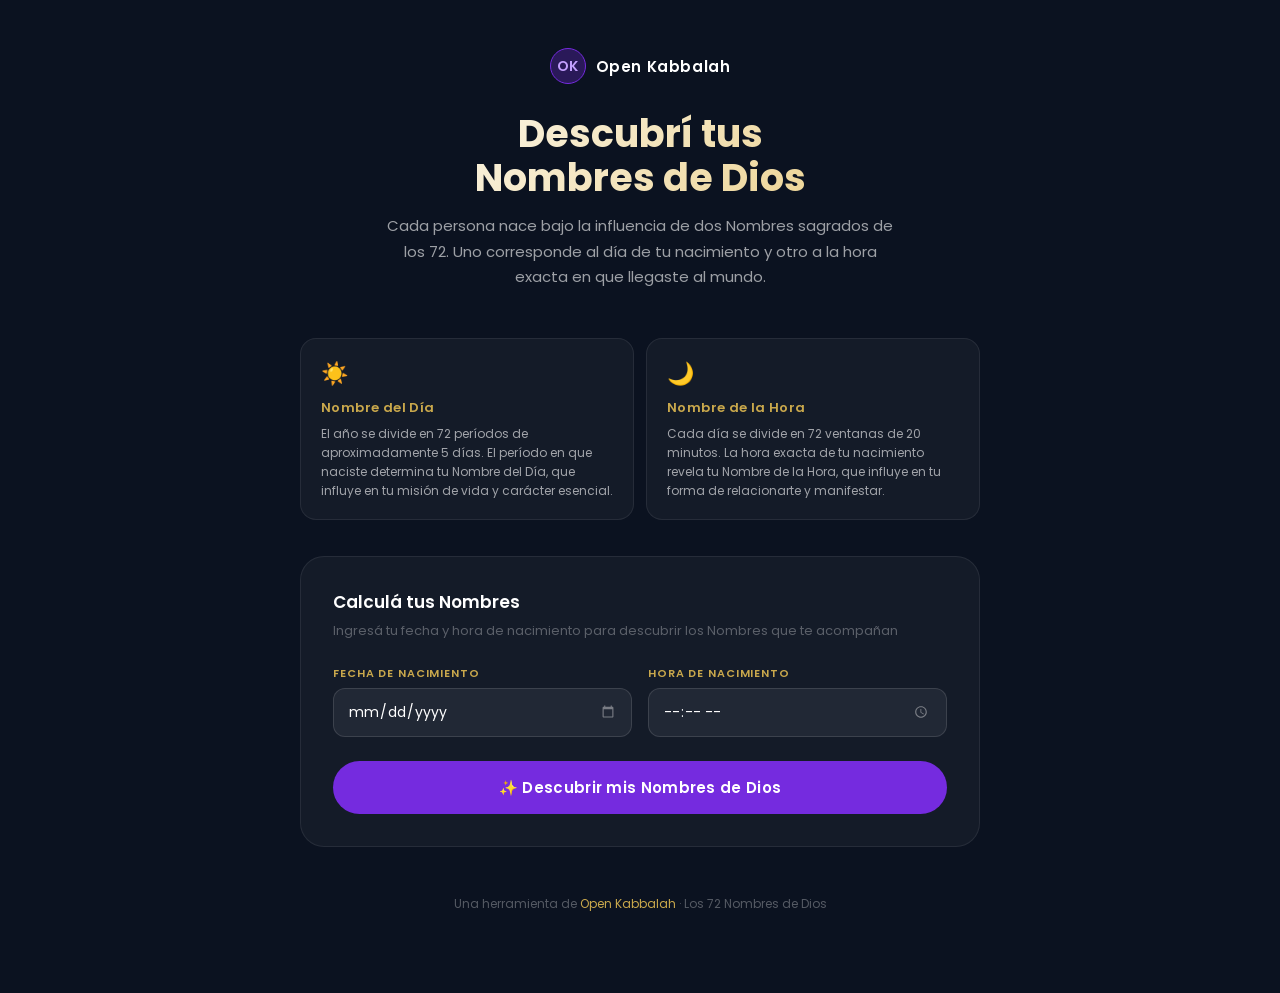
==== nombre-de-dios-nacimiento.html @ 385d2506 "Nombre de Dios según fecha y hora de nacimiento" ====
<!DOCTYPE html>
<html lang="es">
<head>
<meta charset="UTF-8">
<meta name="viewport" content="width=device-width, initial-scale=1.0">
<title>Tus Nombres de Dios · Open Kabbalah</title>
<link href="https://fonts.googleapis.com/css2?family=Poppins:wght@300;400;500;600;700&display=swap" rel="stylesheet">
<style>
  *, *::before, *::after { box-sizing: border-box; margin: 0; padding: 0; }

  :root {
    --bg: #0B1220;
    --violet: #752bdf;
    --violet-light: #c4a0ff;
    --gold: #C9A84C;
    --gold-light: #e8c97a;
    --green: #00d89e;
    --white: #ffffff;
    --white-60: rgba(255,255,255,0.6);
    --white-30: rgba(255,255,255,0.3);
    --white-10: rgba(255,255,255,0.1);
    --white-06: rgba(255,255,255,0.06);
    --card-bg: rgba(255,255,255,0.04);
    --card-border: rgba(255,255,255,0.08);
  }

  body {
    background: var(--bg);
    color: var(--white);
    font-family: 'Poppins', sans-serif;
    min-height: 100vh;
    overflow-x: hidden;
  }

  /* ── Hebrew Rain ── */
  canvas#rain {
    position: fixed;
    inset: 0;
    pointer-events: none;
    opacity: 0.13;
    z-index: 0;
  }

  /* ── Layout ── */
  .page {
    position: relative;
    z-index: 1;
    max-width: 720px;
    margin: 0 auto;
    padding: 48px 20px 80px;
  }

  /* ── Header ── */
  .header {
    text-align: center;
    margin-bottom: 48px;
  }

  .logo {
    display: inline-flex;
    align-items: center;
    gap: 10px;
    margin-bottom: 28px;
    text-decoration: none;
  }

  .logo-dot {
    width: 36px;
    height: 36px;
    border-radius: 50%;
    background: rgba(117,43,223,0.3);
    border: 1.5px solid var(--violet);
    display: flex;
    align-items: center;
    justify-content: center;
    font-size: 14px;
    color: var(--violet-light);
    font-weight: 600;
  }

  .logo-text {
    font-size: 15px;
    font-weight: 600;
    color: var(--white);
    letter-spacing: 0.04em;
  }

  .header h1 {
    font-size: clamp(26px, 5vw, 38px);
    font-weight: 700;
    line-height: 1.15;
    background: linear-gradient(135deg, var(--white) 0%, var(--gold-light) 100%);
    -webkit-background-clip: text;
    -webkit-text-fill-color: transparent;
    background-clip: text;
    margin-bottom: 14px;
  }

  .header p {
    font-size: 15px;
    color: var(--white-60);
    line-height: 1.7;
    max-width: 520px;
    margin: 0 auto;
  }

  /* ── Explicación ── */
  .explainer {
    display: grid;
    grid-template-columns: 1fr 1fr;
    gap: 12px;
    margin-bottom: 36px;
  }

  @media (max-width: 520px) {
    .explainer { grid-template-columns: 1fr; }
  }

  .explainer-card {
    background: var(--card-bg);
    border: 1px solid var(--card-border);
    border-radius: 16px;
    padding: 18px 20px;
  }

  .explainer-card .icon {
    font-size: 22px;
    margin-bottom: 8px;
    display: block;
  }

  .explainer-card h3 {
    font-size: 13px;
    font-weight: 600;
    color: var(--gold);
    margin-bottom: 6px;
    letter-spacing: 0.03em;
  }

  .explainer-card p {
    font-size: 12px;
    color: var(--white-60);
    line-height: 1.6;
  }

  /* ── Form ── */
  .form-card {
    background: var(--card-bg);
    border: 1px solid var(--card-border);
    border-radius: 24px;
    padding: 32px;
    margin-bottom: 32px;
  }

  .form-card h2 {
    font-size: 17px;
    font-weight: 600;
    color: var(--white);
    margin-bottom: 6px;
  }

  .form-card .form-sub {
    font-size: 13px;
    color: var(--white-30);
    margin-bottom: 24px;
  }

  .form-grid {
    display: grid;
    grid-template-columns: 1fr 1fr;
    gap: 16px;
    margin-bottom: 24px;
  }

  @media (max-width: 480px) {
    .form-grid { grid-template-columns: 1fr; }
  }

  .field {
    display: flex;
    flex-direction: column;
    gap: 6px;
  }

  .field label {
    font-size: 11px;
    font-weight: 600;
    color: var(--gold);
    text-transform: uppercase;
    letter-spacing: 0.08em;
  }

  .field input {
    background: rgba(255,255,255,0.06);
    border: 1px solid rgba(255,255,255,0.12);
    border-radius: 12px;
    padding: 12px 14px;
    font-size: 14px;
    color: var(--white);
    font-family: 'Poppins', sans-serif;
    outline: none;
    transition: border-color 0.2s;
    width: 100%;
  }

  .field input:focus {
    border-color: rgba(117,43,223,0.5);
  }

  .field input::-webkit-calendar-picker-indicator {
    filter: invert(1) opacity(0.4);
    cursor: pointer;
  }

  .btn-calc {
    width: 100%;
    background: var(--violet);
    color: var(--white);
    border: none;
    border-radius: 999px;
    padding: 15px;
    font-size: 15px;
    font-weight: 600;
    font-family: 'Poppins', sans-serif;
    cursor: pointer;
    transition: background 0.2s, transform 0.1s;
    letter-spacing: 0.02em;
  }

  .btn-calc:hover { background: #8b3ef5; }
  .btn-calc:active { transform: scale(0.98); }

  /* ── Resultado ── */
  #resultado {
    display: none;
    animation: fadeUp 0.4s ease;
  }

  @keyframes fadeUp {
    from { opacity: 0; transform: translateY(16px); }
    to   { opacity: 1; transform: translateY(0); }
  }

  .resultado-header {
    text-align: center;
    margin-bottom: 24px;
  }

  .resultado-header .label {
    font-size: 11px;
    font-weight: 600;
    color: var(--green);
    text-transform: uppercase;
    letter-spacing: 0.1em;
    margin-bottom: 6px;
  }

  .resultado-header h2 {
    font-size: 20px;
    font-weight: 700;
    color: var(--white);
  }

  .nombres-grid {
    display: grid;
    grid-template-columns: 1fr 1fr;
    gap: 16px;
    margin-bottom: 24px;
  }

  @media (max-width: 520px) {
    .nombres-grid { grid-template-columns: 1fr; }
  }

  .nombre-card {
    border-radius: 20px;
    padding: 24px 20px;
    text-align: center;
  }

  .nombre-card.dia {
    background: rgba(117,43,223,0.1);
    border: 1px solid rgba(117,43,223,0.25);
  }

  .nombre-card.hora {
    background: rgba(201,168,76,0.08);
    border: 1px solid rgba(201,168,76,0.2);
  }

  .nombre-card .tipo {
    font-size: 10px;
    font-weight: 700;
    text-transform: uppercase;
    letter-spacing: 0.12em;
    margin-bottom: 10px;
  }

  .nombre-card.dia .tipo { color: var(--violet-light); }
  .nombre-card.hora .tipo { color: var(--gold); }

  .nombre-card .numero {
    font-size: 11px;
    font-weight: 500;
    margin-bottom: 8px;
    opacity: 0.5;
  }

  .nombre-card.dia .numero { color: var(--violet-light); }
  .nombre-card.hora .numero { color: var(--gold); }

  .nombre-card .hebreo {
    font-size: 36px;
    letter-spacing: 4px;
    margin-bottom: 10px;
    display: block;
    font-family: serif;
  }

  .nombre-card.dia .hebreo { color: var(--violet-light); }
  .nombre-card.hora .hebreo { color: var(--gold); }

  .nombre-card .nombre {
    font-size: 20px;
    font-weight: 700;
    color: var(--white);
    margin-bottom: 6px;
  }

  .nombre-card .significado {
    font-size: 12px;
    color: var(--white-60);
    line-height: 1.5;
  }

  .interpretacion {
    background: var(--card-bg);
    border: 1px solid var(--card-border);
    border-radius: 16px;
    padding: 20px 22px;
    margin-bottom: 20px;
  }

  .interpretacion h3 {
    font-size: 13px;
    font-weight: 600;
    color: var(--gold);
    margin-bottom: 10px;
    letter-spacing: 0.03em;
  }

  .interpretacion p {
    font-size: 13px;
    color: var(--white-60);
    line-height: 1.7;
  }

  .btn-reset {
    width: 100%;
    background: transparent;
    color: var(--white-30);
    border: 1px solid rgba(255,255,255,0.1);
    border-radius: 999px;
    padding: 12px;
    font-size: 13px;
    font-family: 'Poppins', sans-serif;
    cursor: pointer;
    transition: all 0.2s;
  }

  .btn-reset:hover {
    border-color: rgba(255,255,255,0.2);
    color: var(--white-60);
  }

  /* ── Footer ── */
  .footer {
    text-align: center;
    margin-top: 48px;
    font-size: 12px;
    color: var(--white-30);
  }

  .footer a {
    color: var(--gold);
    text-decoration: none;
  }
</style>
</head>
<body>

<canvas id="rain"></canvas>

<div class="page">

  <!-- Header -->
  <div class="header">
    <a class="logo" href="https://ia72-v2.openkabbalah.org">
      <div class="logo-dot">OK</div>
      <span class="logo-text">Open Kabbalah</span>
    </a>
    <h1>Descubrí tus<br>Nombres de Dios</h1>
    <p>Cada persona nace bajo la influencia de dos Nombres sagrados de los 72. Uno corresponde al día de tu nacimiento y otro a la hora exacta en que llegaste al mundo.</p>
  </div>

  <!-- Explicación -->
  <div class="explainer">
    <div class="explainer-card">
      <span class="icon">☀️</span>
      <h3>Nombre del Día</h3>
      <p>El año se divide en 72 períodos de aproximadamente 5 días. El período en que naciste determina tu Nombre del Día, que influye en tu misión de vida y carácter esencial.</p>
    </div>
    <div class="explainer-card">
      <span class="icon">🌙</span>
      <h3>Nombre de la Hora</h3>
      <p>Cada día se divide en 72 ventanas de 20 minutos. La hora exacta de tu nacimiento revela tu Nombre de la Hora, que influye en tu forma de relacionarte y manifestar.</p>
    </div>
  </div>

  <!-- Formulario -->
  <div class="form-card" id="formSection">
    <h2>Calculá tus Nombres</h2>
    <p class="form-sub">Ingresá tu fecha y hora de nacimiento para descubrir los Nombres que te acompañan</p>

    <div class="form-grid">
      <div class="field">
        <label>Fecha de nacimiento</label>
        <input type="date" id="fecha" max="2024-12-31">
      </div>
      <div class="field">
        <label>Hora de nacimiento</label>
        <input type="time" id="hora" placeholder="00:00">
      </div>
    </div>

    <button class="btn-calc" onclick="calcular()">
      ✨ Descubrir mis Nombres de Dios
    </button>
  </div>

  <!-- Resultado -->
  <div id="resultado">
    <div class="resultado-header">
      <div class="label">✦ Tu lectura kabbalistic ✦</div>
      <h2 id="resultado-titulo">Tus dos Nombres sagrados</h2>
    </div>

    <div class="nombres-grid">
      <div class="nombre-card dia">
        <div class="tipo">Nombre del Día</div>
        <div class="numero" id="num-dia"></div>
        <span class="hebreo" id="heb-dia"></span>
        <div class="nombre" id="nombre-dia"></div>
        <div class="significado" id="sig-dia"></div>
      </div>
      <div class="nombre-card hora">
        <div class="tipo">Nombre de la Hora</div>
        <div class="numero" id="num-hora"></div>
        <span class="hebreo" id="heb-hora"></span>
        <div class="nombre" id="nombre-hora"></div>
        <div class="significado" id="sig-hora"></div>
      </div>
    </div>

    <div class="interpretacion">
      <h3>✦ Cómo trabajar con tus Nombres</h3>
      <p id="interpretacion-texto"></p>
    </div>

    <button class="btn-reset" onclick="resetear()">← Calcular otra fecha</button>
  </div>

  <div class="footer">
    Una herramienta de <a href="https://ia72-v2.openkabbalah.org">Open Kabbalah</a> · Los 72 Nombres de Dios
  </div>

</div>

<script>
// ── Hebrew Rain ──
const canvas = document.getElementById('rain');
const ctx = canvas.getContext('2d');
const HEB = 'אבגדהוזחטיכלמנסעפצקרשתיהוהסאלמהשאלדוהאלמ';
let drops = [];

function resize() {
  canvas.width = window.innerWidth;
  canvas.height = window.innerHeight;
  drops = Array.from({ length: Math.ceil(canvas.width / 22) }, () => Math.random() * canvas.height / 20);
}

function drawRain() {
  ctx.fillStyle = 'rgba(11,18,32,0.08)';
  ctx.fillRect(0, 0, canvas.width, canvas.height);
  ctx.font = '16px serif';
  ctx.fillStyle = 'rgba(201,168,76,0.5)';
  drops.forEach((y, i) => {
    ctx.fillText(HEB[Math.floor(Math.random() * HEB.length)], i * 22, y * 20);
    if (y * 20 > canvas.height && Math.random() > 0.97) drops[i] = 0;
    drops[i] += 0.4;
  });
}

resize();
window.addEventListener('resize', resize);
setInterval(drawRain, 60);

// ── Los 72 Nombres ──
const NOMBRES = [
  { numero: 1,  nombre: 'Vehuiah',   hebreo: 'והו', significado: 'Voluntad y nuevos comienzos',          interpretacion: 'Te da la fuerza para iniciar y superar obstáculos con determinación divina.' },
  { numero: 2,  nombre: 'Jeliel',    hebreo: 'ילי', significado: 'Amor y sabiduría',                     interpretacion: 'Armoniza tus relaciones y te conecta con el amor incondicional.' },
  { numero: 3,  nombre: 'Sitael',    hebreo: 'סיט', significado: 'Construcción del universo',            interpretacion: 'Te ayuda a construir y manifestar tus proyectos con base sólida.' },
  { numero: 4,  nombre: 'Elemia',    hebreo: 'עלם', significado: 'Protección divina',                    interpretacion: 'Actúa como escudo espiritual frente a energías adversas.' },
  { numero: 5,  nombre: 'Mahasiah',  hebreo: 'מהש', significado: 'Rectificación',                        interpretacion: 'Facilita el aprendizaje y corrige patrones que te limitan.' },
  { numero: 6,  nombre: 'Lelahel',   hebreo: 'ללה', significado: 'Luz para la comprensión',              interpretacion: 'Ilumina tu mente para comprender verdades profundas.' },
  { numero: 7,  nombre: 'Achaiah',   hebreo: 'אכא', significado: 'Paciencia y descubrimiento',           interpretacion: 'Desarrolla tu paciencia y te revela los misterios de la existencia.' },
  { numero: 8,  nombre: 'Cahetel',   hebreo: 'כהת', significado: 'Bendición divina',                     interpretacion: 'Atrae bendiciones y abundancia a todas las áreas de tu vida.' },
  { numero: 9,  nombre: 'Haziel',    hebreo: 'הזי', significado: 'Perdón divino',                        interpretacion: 'Abre el camino del perdón y la misericordia universal.' },
  { numero: 10, nombre: 'Aladiah',   hebreo: 'אלד', significado: 'Gracia divina',                        interpretacion: 'Te otorga la gracia para superar errores del pasado.' },
  { numero: 11, nombre: 'Lauviah',   hebreo: 'לאו', significado: 'Triunfo',                              interpretacion: 'Potencia tu capacidad para triunfar contra toda adversidad.' },
  { numero: 12, nombre: 'Hahaiah',   hebreo: 'הها', significado: 'Refugio',                              interpretacion: 'Actúa como refugio espiritual en momentos de tormenta.' },
  { numero: 13, nombre: 'Iezalel',   hebreo: 'יזל', significado: 'Fidelidad y memoria',                  interpretacion: 'Fortalece tu memoria y tu compromiso con lo sagrado.' },
  { numero: 14, nombre: 'Mebahel',   hebreo: 'מבה', significado: 'Verdad y libertad',                    interpretacion: 'Te libera de mentiras y te ancla en la verdad esencial.' },
  { numero: 15, nombre: 'Hariel',    hebreo: 'הרי', significado: 'Purificación',                         interpretacion: 'Purifica tu mente y tus emociones de todo lo que no te sirve.' },
  { numero: 16, nombre: 'Hekamiah',  hebreo: 'הקמ', significado: 'Lealtad',                              interpretacion: 'Desarrolla tu integridad y la lealtad hacia tus valores más profundos.' },
  { numero: 17, nombre: 'Lauviah II',hebreo: 'לאו', significado: 'Revelación',                           interpretacion: 'Abre canales de revelación onírica y visión espiritual.' },
  { numero: 18, nombre: 'Caliel',    hebreo: 'כלי', significado: 'Justicia',                             interpretacion: 'Activa la justicia divina en todos los asuntos de tu vida.' },
  { numero: 19, nombre: 'Leuviah',   hebreo: 'לוו', significado: 'Inteligencia expansiva',               interpretacion: 'Amplía tu inteligencia y te conecta con la memoria del alma.' },
  { numero: 20, nombre: 'Pahaliah',  hebreo: 'פהל', significado: 'Redención',                            interpretacion: 'Facilita la redención y el retorno a tu esencia más pura.' },
  { numero: 21, nombre: 'Nelchael',  hebreo: 'נלכ', significado: 'Conocimiento supremo',                 interpretacion: 'Te conecta con el conocimiento elevado y la comprensión cósmica.' },
  { numero: 22, nombre: 'Yeiayel',   hebreo: 'ייי', significado: 'Fama y fortuna',                       interpretacion: 'Atrae reconocimiento y prosperidad en tu camino.' },
  { numero: 23, nombre: 'Melahel',   hebreo: 'מלה', significado: 'Curación',                             interpretacion: 'Activa los poderes de curación física, emocional y espiritual.' },
  { numero: 24, nombre: 'Haheuiah',  hebreo: 'חהו', significado: 'Protección',                           interpretacion: 'Te protege de energías negativas y decisiones equivocadas.' },
  { numero: 25, nombre: 'Nith-Haiah',hebreo: 'נתה', significado: 'Sabiduría oculta',                     interpretacion: 'Revela los misterios ocultos y la magia de la existencia.' },
  { numero: 26, nombre: 'Haaiah',    hebreo: 'האא', significado: 'Contemplación',                        interpretacion: 'Profundiza tu capacidad de observación e introspección.' },
  { numero: 27, nombre: 'Yeratel',   hebreo: 'ירת', significado: 'Propagación de la luz',                interpretacion: 'Te convierte en un canal de luz para iluminar a otros.' },
  { numero: 28, nombre: 'Seheiah',   hebreo: 'שאה', significado: 'Longevidad',                           interpretacion: 'Protege tu salud y extiende tu vitalidad en el tiempo.' },
  { numero: 29, nombre: 'Reiyel',    hebreo: 'ריי', significado: 'Liberación',                           interpretacion: 'Te libera de condicionamientos y limitaciones del ego.' },
  { numero: 30, nombre: 'Omael',     hebreo: 'אום', significado: 'Paciencia y fecundidad',               interpretacion: 'Desarrolla tu paciencia y activa tu capacidad creadora.' },
  { numero: 31, nombre: 'Lecabel',   hebreo: 'לכב', significado: 'Inspiración',                          interpretacion: 'Potencia tu inspiración artística y tu conexión con la belleza.' },
  { numero: 32, nombre: 'Vasariah',  hebreo: 'ושר', significado: 'Clemencia',                            interpretacion: 'Desarrolla la clemencia y la compasión hacia ti y los demás.' },
  { numero: 33, nombre: 'Yehuiah',   hebreo: 'יהו', significado: 'Voluntad divina',                      interpretacion: 'Alinea tu voluntad personal con la voluntad del Creador.' },
  { numero: 34, nombre: 'Lehahiah',  hebreo: 'להח', significado: 'Obediencia',                           interpretacion: 'Desarrolla la humildad y la escucha de la guía superior.' },
  { numero: 35, nombre: 'Chavakiah',  hebreo: 'חוק', significado: 'Reconciliación',                      interpretacion: 'Sana conflictos y restaura la armonía en tus vínculos.' },
  { numero: 36, nombre: 'Menadel',   hebreo: 'מנד', significado: 'Trabajo y vocación',                   interpretacion: 'Te conecta con tu vocación verdadera y el trabajo como servicio.' },
  { numero: 37, nombre: 'Aniel',     hebreo: 'עני', significado: 'Ruptura del círculo',                  interpretacion: 'Rompe ciclos negativos y abre nuevas posibilidades de existencia.' },
  { numero: 38, nombre: 'Haamiah',   hebreo: 'הعم', significado: 'Rituales y preparación',               interpretacion: 'Profundiza tu práctica espiritual y tu preparación interior.' },
  { numero: 39, nombre: 'Rehael',    hebreo: 'רהע', significado: 'Curación y rejuvenecimiento',          interpretacion: 'Activa procesos de curación profunda y renovación vital.' },
  { numero: 40, nombre: 'Yeiazel',   hebreo: 'יי',  significado: 'Consuelo y liberación',                interpretacion: 'Trae consuelo en el dolor y libera la creatividad bloqueada.' },
  { numero: 41, nombre: 'Hahahel',   hebreo: 'ההה', significado: 'Misión espiritual',                    interpretacion: 'Clarifica tu misión de vida y tu propósito espiritual.' },
  { numero: 42, nombre: 'Mikael',    hebreo: 'מיכ', significado: 'Orden y diplomacia',                   interpretacion: 'Desarrolla tu capacidad política y de liderazgo consciente.' },
  { numero: 43, nombre: 'Veuliah',   hebreo: 'וול', significado: 'Prosperidad',                          interpretacion: 'Abre los canales de prosperidad y abundancia en tu vida.' },
  { numero: 44, nombre: 'Yelahiah',  hebreo: 'ילה', significado: 'Karma guerrero',                       interpretacion: 'Te da fortaleza para enfrentar tus karma y transformarlos.' },
  { numero: 45, nombre: 'Sehaliah',  hebreo: 'סאל', significado: 'Voluntad y planta de vida',            interpretacion: 'Fortalece tu voluntad y te conecta con el plan de tu alma.' },
  { numero: 46, nombre: 'Ariel',     hebreo: 'ערי', significado: 'Percepciones sutiles',                 interpretacion: 'Agudiza tu percepción y te conecta con mensajes del universo.' },
  { numero: 47, nombre: 'Asaliah',   hebreo: 'עשל', significado: 'Contemplación de lo divino',           interpretacion: 'Eleva tu contemplación hacia las verdades más elevadas.' },
  { numero: 48, nombre: 'Mihael',    hebreo: 'מיה', significado: 'Fertilidad y fidelidad',               interpretacion: 'Favorece la creatividad, la fertilidad y la fidelidad en el amor.' },
  { numero: 49, nombre: 'Vehuel',    hebreo: 'והו', significado: 'Elevación y grandeza',                 interpretacion: 'Eleva tu conciencia y te conecta con la grandeza del alma.' },
  { numero: 50, nombre: 'Daniel',    hebreo: 'דני', significado: 'Elocuencia divina',                    interpretacion: 'Potencia tu capacidad de expresión y comunicación sagrada.' },
  { numero: 51, nombre: 'Hahasiah',  hebreo: 'ההש', significado: 'Medicina universal',                   interpretacion: 'Te conecta con los principios de curación cósmica y universal.' },
  { numero: 52, nombre: 'Imamiah',   hebreo: 'עמם', significado: 'Expiación',                            interpretacion: 'Facilita la liberación de culpas y la sanación del pasado.' },
  { numero: 53, nombre: 'Nanael',    hebreo: 'ננא', significado: 'Comunicación espiritual',              interpretacion: 'Abre canales de comunicación con planos espirituales elevados.' },
  { numero: 54, nombre: 'Nithael',   hebreo: 'נית', significado: 'Rejuvenecimiento',                     interpretacion: 'Activa energías de renovación y eterna juventud espiritual.' },
  { numero: 55, nombre: 'Mebahiah',  hebreo: 'מבה', significado: 'Claridad moral',                       interpretacion: 'Desarrolla tu claridad ética y tu compasión hacia los demás.' },
  { numero: 56, nombre: 'Poyel',     hebreo: 'פוי', significado: 'Fortuna y filosofía',                  interpretacion: 'Atrae la fortuna y profundiza tu comprensión filosófica.' },
  { numero: 57, nombre: 'Nemamiah',  hebreo: 'נמם', significado: 'Discernimiento',                       interpretacion: 'Desarrolla tu discernimiento para tomar decisiones sabias.' },
  { numero: 58, nombre: 'Yeialel',   hebreo: 'יי',  significado: 'Fuerza mental',                        interpretacion: 'Fortalece tu mente y te protege de pensamientos negativos.' },
  { numero: 59, nombre: 'Harahel',   hebreo: 'הרח', significado: 'Riqueza intelectual',                  interpretacion: 'Expande tu conocimiento y tu capacidad de aprendizaje.' },
  { numero: 60, nombre: 'Mitzrael',  hebreo: 'מצר', significado: 'Curación interior',                    interpretacion: 'Sana heridas emocionales profundas y restaura tu equilibrio.' },
  { numero: 61, nombre: 'Umabel',    hebreo: 'אום', significado: 'Afinidad y amistad',                   interpretacion: 'Atrae vínculos afines y profundiza tus amistades.' },
  { numero: 62, nombre: 'Iah-Hel',   hebreo: 'יה',  significado: 'Sabiduría suprema',                    interpretacion: 'Te conecta con la sabiduría suprema y el conocimiento eterno.' },
  { numero: 63, nombre: 'Anauel',    hebreo: 'ענו', significado: 'Percepción de la unidad',              interpretacion: 'Disuelve la ilusión de separación y te conecta con la unidad.' },
  { numero: 64, nombre: 'Mehiel',    hebreo: 'מהי', significado: 'Protección contra adversidades',       interpretacion: 'Te protege de adversidades y fortalece tu campo energético.' },
  { numero: 65, nombre: 'Damabiah',  hebreo: 'דמב', significado: 'Fuente de sabiduría',                  interpretacion: 'Activa tu fuente interior de sabiduría y creatividad.' },
  { numero: 66, nombre: 'Manakel',   hebreo: 'מנק', significado: 'Conocimiento del bien y el mal',       interpretacion: 'Desarrolla tu discernimiento espiritual más profundo.' },
  { numero: 67, nombre: 'Eyael',     hebreo: 'אי',  significado: 'Transformación sublime',               interpretacion: 'Facilita transformaciones profundas y el cambio de consciencia.' },
  { numero: 68, nombre: 'Habuhiah',  hebreo: 'חבו', significado: 'Curación y fertilidad',                interpretacion: 'Activa la curación y la capacidad de dar vida y crear.' },
  { numero: 69, nombre: 'Rochel',    hebreo: 'ראה', significado: 'Restitución',                          interpretacion: 'Restaura lo perdido y te devuelve lo que te pertenece.' },
  { numero: 70, nombre: 'Jabamiah',  hebreo: 'יב',  significado: 'Alquimia y regeneración',              interpretacion: 'Opera la alquimia interna que transmuta el plomo en oro.' },
  { numero: 71, nombre: 'Haiyael',   hebreo: 'הי',  significado: 'Armas divinas',                        interpretacion: 'Te equipa con las herramientas espirituales para tu misión.' },
  { numero: 72, nombre: 'Mumiah',    hebreo: 'מומ', significado: 'Renacimiento',                         interpretacion: 'Facilita el renacimiento y la renovación completa del ser.' },
];

// ── Cálculo ──
function getDayOfYear(date) {
  const start = new Date(date.getFullYear(), 0, 0);
  const diff = date - start;
  const oneDay = 1000 * 60 * 60 * 24;
  return Math.floor(diff / oneDay);
}

function getNombrePorDia(fecha) {
  const day = getDayOfYear(fecha);
  const idx = Math.floor(((day - 1) / 365) * 72);
  return NOMBRES[Math.min(idx, 71)];
}

function getNombrePorHora(horas, minutos) {
  const totalMinutos = horas * 60 + minutos;
  const idx = Math.floor(totalMinutos / 20);
  return NOMBRES[Math.min(idx, 71)];
}

function calcular() {
  const fechaVal = document.getElementById('fecha').value;
  const horaVal = document.getElementById('hora').value;

  if (!fechaVal) {
    alert('Por favor ingresá tu fecha de nacimiento.');
    return;
  }
  if (!horaVal) {
    alert('Por favor ingresá tu hora de nacimiento.');
    return;
  }

  const fecha = new Date(fechaVal + 'T12:00:00');
  const [horas, minutos] = horaVal.split(':').map(Number);

  const nombreDia = getNombrePorDia(fecha);
  const nombreHora = getNombrePorHora(horas, minutos);

  // Día formateado
  const opciones = { day: 'numeric', month: 'long', year: 'numeric' };
  const fechaStr = fecha.toLocaleDateString('es-AR', opciones);

  // Llenar resultado
  document.getElementById('resultado-titulo').textContent = `Nacido/a el ${fechaStr} a las ${horaVal}hs`;

  document.getElementById('num-dia').textContent = `Nombre Nº ${nombreDia.numero}`;
  document.getElementById('heb-dia').textContent = nombreDia.hebreo;
  document.getElementById('nombre-dia').textContent = nombreDia.nombre;
  document.getElementById('sig-dia').textContent = nombreDia.significado;

  document.getElementById('num-hora').textContent = `Nombre Nº ${nombreHora.numero}`;
  document.getElementById('heb-hora').textContent = nombreHora.hebreo;
  document.getElementById('nombre-hora').textContent = nombreHora.nombre;
  document.getElementById('sig-hora').textContent = nombreHora.significado;

  document.getElementById('interpretacion-texto').textContent =
    `Tu Nombre del Día, ${nombreDia.nombre}, te dice: "${nombreDia.interpretacion}" ` +
    `Tu Nombre de la Hora, ${nombreHora.nombre}, te invita a: "${nombreHora.interpretacion}" ` +
    `Juntos, estos dos Nombres forman la tecnología espiritual única con la que llegaste al mundo. ` +
    `Contemplar sus letras hebreas durante la meditación te conecta con esa energía original.`;

  // Mostrar resultado
  document.getElementById('formSection').style.display = 'none';
  const res = document.getElementById('resultado');
  res.style.display = 'block';
  res.scrollIntoView({ behavior: 'smooth', block: 'start' });
}

function resetear() {
  document.getElementById('formSection').style.display = 'block';
  document.getElementById('resultado').style.display = 'none';
  window.scrollTo({ top: 0, behavior: 'smooth' });
}
</script>
</body>
</html>
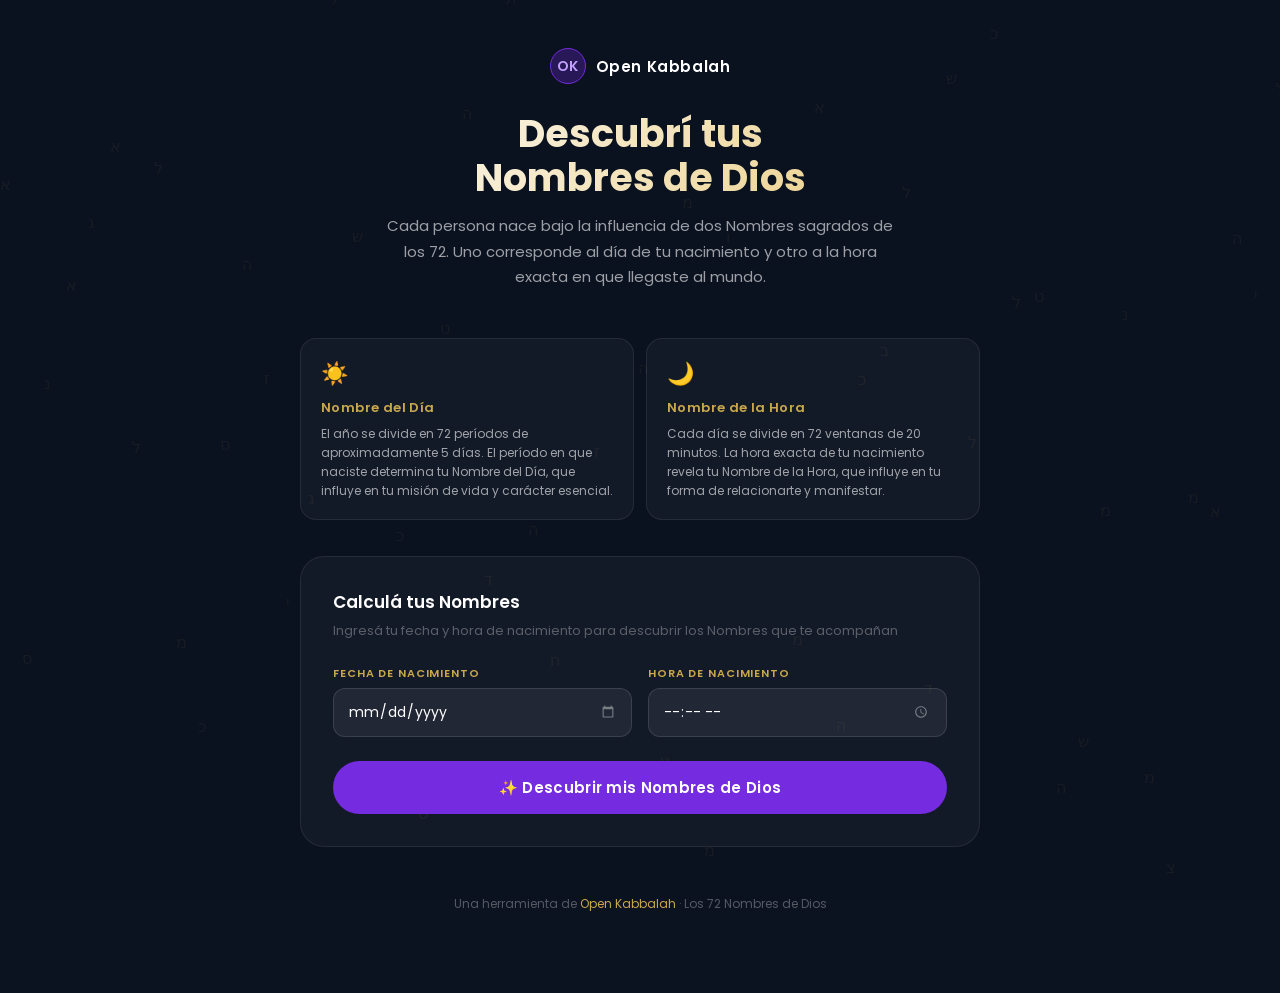
==== commit 2d79909c: "Update links to Open Kabbalah site" ====
--- a/nombre-de-dios-nacimiento.html
+++ b/nombre-de-dios-nacimiento.html
@@ -395,7 +395,7 @@
 
   <!-- Header -->
   <div class="header">
-    <a class="logo" href="https://ia72-v2.openkabbalah.org">
+    <a class="logo" href="https://openkabbalah.org">
       <div class="logo-dot">OK</div>
       <span class="logo-text">Open Kabbalah</span>
     </a>
@@ -471,7 +471,7 @@
   </div>
 
   <div class="footer">
-    Una herramienta de <a href="https://ia72-v2.openkabbalah.org">Open Kabbalah</a> · Los 72 Nombres de Dios
+    Una herramienta de <a href="https://openkabbalah.org">Open Kabbalah</a> · Los 72 Nombres de Dios
   </div>
 
 </div>
